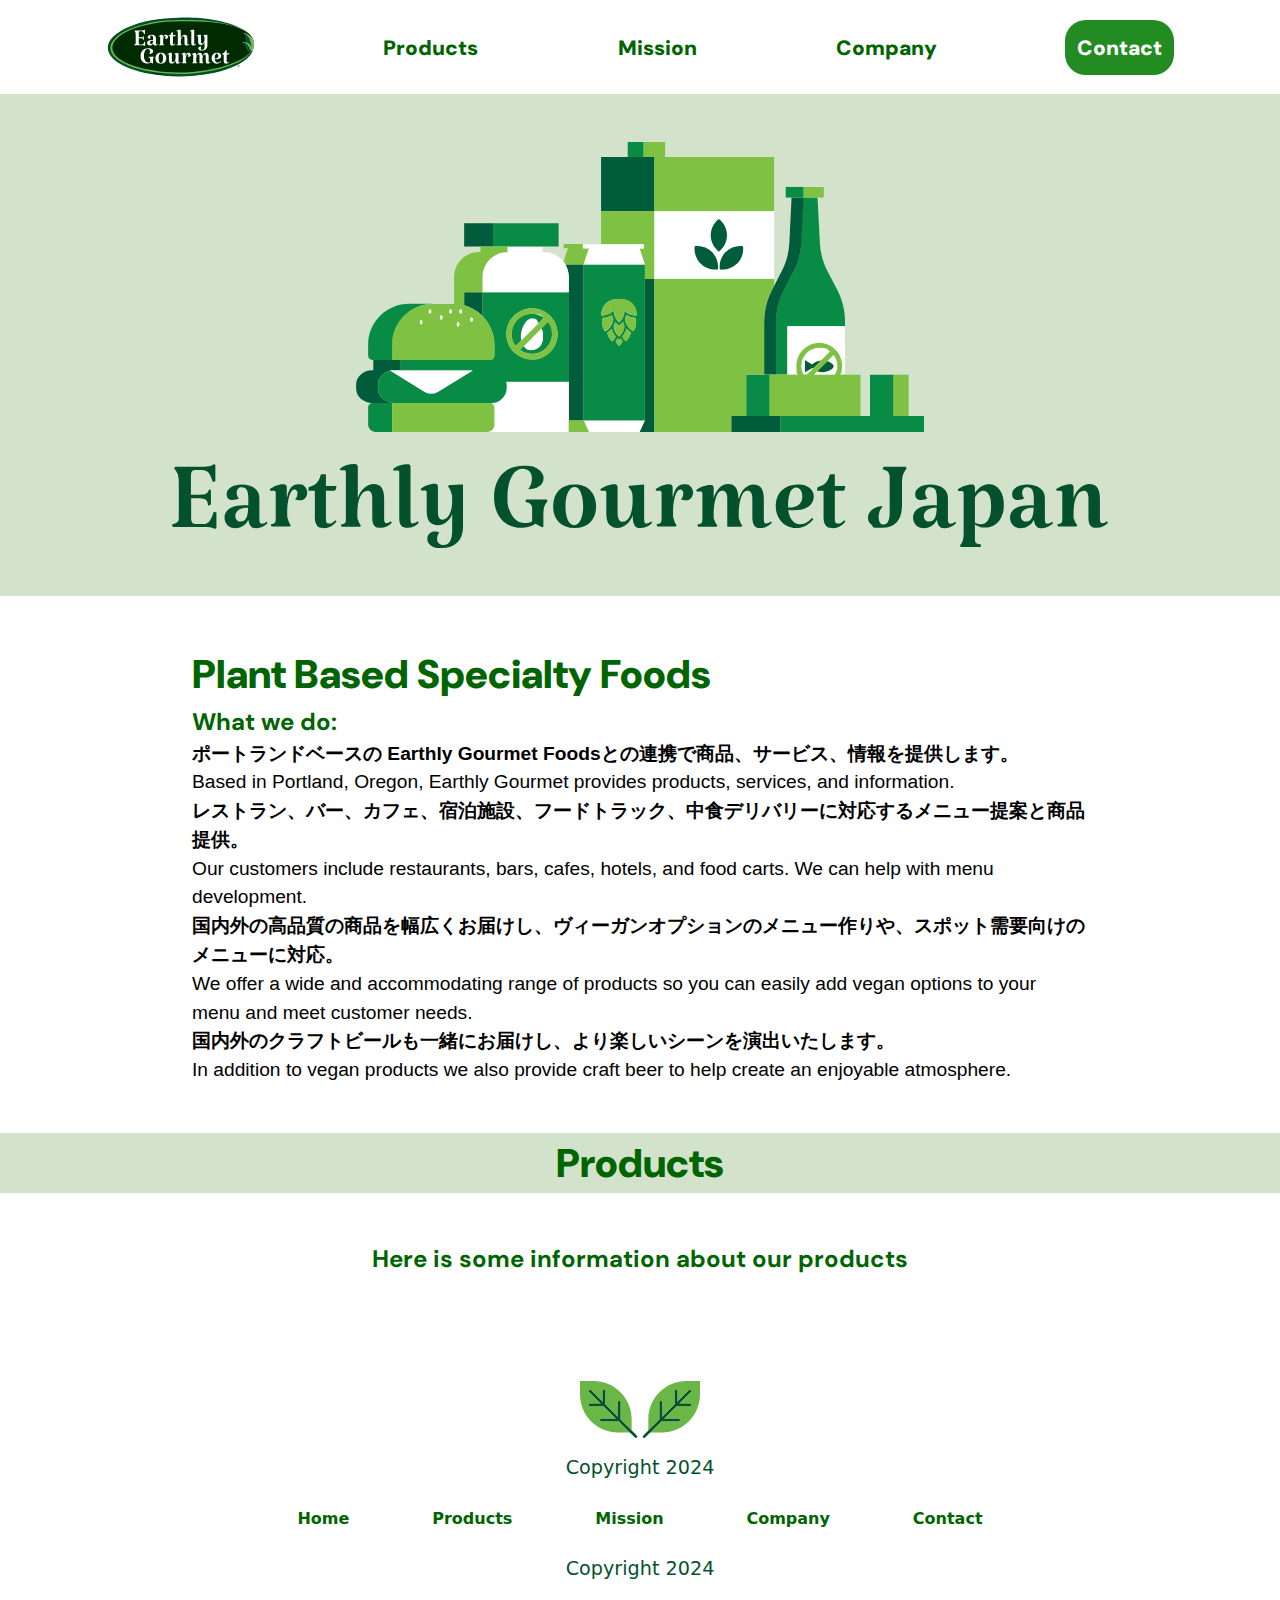
==== index.html @ 8250c7cc "Various fixes" ====
<!DOCTYPE html>
<html lang="en-US">
	<link href="style.css" rel="stylesheet" />
	<head>
		<meta charset="utf-8" />
		<meta name="viewport" content="width=device-width, initial-scale=1">
		<title>Earthly Gourmet Japan</title>
		<link rel="preconnect" href="https://fonts.googleapis.com">
		<link rel="preconnect" href="https://fonts.gstatic.com" crossorigin>
		<link href="https://fonts.googleapis.com/css2?family=Katibeh&display=swap" rel="stylesheet">
		<link href="https://fonts.googleapis.com/css2?family=DM+Sans:ital,opsz,wght@0,9..40,100..1000;1,9..40,100..1000&display=swap" rel="stylesheet">
	</head>

	<body>
		
		<header>
			<ul>
				<li>
					<a href="index.html" class="logo">
						<img src="images/EarthlyGourmet-Logo.svg" alt="Earthly Gourmet">
					</a>
				</li>
				<li>
					<a href="products.html">Products</a>
				</li>
				<li>
					<a href="#">Mission</a>
				</li>
				<li>
					<a href="#">Company</a>
				</li>
				<li>
					<a href="#" class="contact">Contact</a>
				</li>
			</ul>
		</header>
		
		<main>
			<div class="headline">

				<h1>
					<img src="images/FoodHeadline.svg" id="headlineimage"/>
					<img src="images/EarthlyGourmetJapan.svg" id="headlinetext" alt="Earthly Gourmet Japan" />
					<img src="images/EarthlyGourmetJapanVertical.svg" id="headlinetextvertical" alt="Earthly Gourmet Japan" />
				</h1>					
			</div>

			<div class="content">
				<h2>Plant Based Specialty Foods</h2>
				<h3>What we do:</h3>
				<p>
					<span class="jp-text">ポートランドベースの Earthly Gourmet Foodsとの連携で商品、サービス、情報を提供します。</span>
					<br>
					<span>Based in Portland, Oregon, Earthly Gourmet provides products, services, and information.</span>
				</p>
				<p>
					<span class="jp-text">レストラン、バー、カフェ、宿泊施設、フードトラック、中食デリバリーに対応するメニュー提案と商品提供。</span>
					<br>
					<span>Our customers include restaurants, bars, cafes, hotels, and food carts. We can help with menu development.</span>		
				</p>
				<p>	
					<span class="jp-text">国内外の高品質の商品を幅広くお届けし、ヴィーガンオプションのメニュー作りや、スポット需要向けのメニューに対応。</span>
					<br>
					<span>We offer a wide and accommodating range of products so you can
						easily add vegan options to your menu and meet customer needs.</span>
				</p>
				<p>
					<span class="jp-text">国内外のクラフトビールも一緒にお届けし、より楽しいシーンを演出いたします。</span>
					<br>
					<span>In addition to vegan products we also provide craft beer to
						help create an enjoyable atmosphere.</span>
				</p>
			</div>
			<div class="category">
				<h2>Products</h2>
			</div>
			<div class="content">
				<h3>Here is some information about our products</h3>
			</div>
			
		</main>
		
		
		<footer>
			<img src="images/FooterLeaf.svg" alt="Footer Leaves" />
			<!-- Footer Navigation -->
			<p>Copyright 2024</p>
			<div class="secondary-nav">
				<ul>
					<li>
						<a href="index.html">Home</a>
					</li>
					<li>
						<a href="products.html">Products</a>
					</li>
					<li>
						<a href="#">Mission</a>
					</li>
					<li>
						<a href="#">Company</a>
					</li>
					<li>
						<a href="#">Contact</a>
					</li>
				</ul>
			</div>
			<p>Copyright 2024</p>
		</footer>
		
	</body>

</html>
---- style.css ----
/*
  1. Use a more-intuitive box-sizing model.
*/
*, *::before, *::after {
  box-sizing: border-box;
}
/*
  2. Remove default margin
*/
* {
  margin: 0;
}
/*
  Typographic tweaks!
  3. Add accessible line-height
  4. Improve text rendering
*/
body {
  line-height: 1.5;
  -webkit-font-smoothing: antialiased;
}
/*
  5. Improve media defaults
*/
img, picture, video, canvas, svg {
  display: block;
  max-width: 100%;
}
/*
  6. Remove built-in form typography styles
*/
input, button, textarea, select {
  font: inherit;
}
/*
  7. Avoid text overflows
*/
p, h1, h2, h3, h4, h5, h6 {
  overflow-wrap: break-word;
}
/*
  8. Create a root stacking context
*/
#root, #__next {
  isolation: isolate;
}

html {
	font-size: 16px;
}

body {
	padding: 0;
	margin: 0;
	display: flex;
	flex-direction: column;
}

hr {
	width: calc(100% - 4em);
	max-width: 800px;
	margin: 1.5em auto;
	border: 0.5px solid;
	color: darkgreen;
}

header {
	width: 100%;
	position: sticky;
	top: 0;
	margin: 0 auto;
	font-family: "DM Sans", system-ui;
	background: rgb(255, 255, 255);
/*	
	-webkit-backdrop-filter: blur(0.5em);
	backdrop-filter: blur(0.5em);
*/
	padding: 0.5rem 1rem;
	z-index: 1000;
}

header ul {
	max-width: 1200px;
	margin: 0 auto;
	display: flex;
	justify-content: space-around;
	list-style-type: none;
	padding: 0.5rem;
}

header ul li {
	margin: 0;
	font-size: 1.3rem;
	font-weight: 900;
	display: flex;
	align-items: center;
}

header ul li a {
	text-decoration: none;
	transition: all .2s ease-in-out;
}

.logo {
	display: flex;
	transition: all .2s ease-in-out;
}

header ul li a.logo img {
	height: 3em;
}

header ul li a.logo:hover {
	transform: scale(1.1);
}

header ul li.push_right {
	margin-left: auto;
}

header ul li a:not(.logo, .contact) {
	padding: 0.75rem;
	color: darkgreen;
	border-radius: 1em;
}

header ul li a:not(.logo, .contact):hover {
	background: darkgreen;
	color: white;
}

header ul li a.contact {
	padding: 0.75rem;
	border-radius: 1em;
	background: forestgreen;
	color: white;
}

header ul li a.contact:hover {
	transform: scale(1.1);
	background: rgb(4, 82, 45);
}

@media only screen and (max-width: 700px) {
	header ul li:nth-child(4) {
		display: none;
	}
}

@media only screen and (max-width: 600px) {
	header ul li:nth-child(3) {
		display: none;
	}
}

@media only screen and (max-width: 500px) {
	header ul li:nth-child(2) {
		display: none;
	}
	.logo {
		min-width: 120px;
		padding-right: 1rem;
	}
	.contact {
		font-size: 1.2rem;
		padding: 0.5rem;
	}
}

header ul li a:hover {
	cursor: pointer;
}

main {
	width: 100%;
	display: flex;
	flex-direction: column;
	margin: 0 auto;
	font-family: "Noto Sans JP", sans-serif, system-ui;
	font-size: 1rem;
	color: black;
	font-size: 1.2rem;
}

h1, h2, h3 {
	color: darkgreen;
	font-family: "DM Sans", sans-serif, system-ui;
}

h1 {
	font-size: 3rem;
	font-weight: 900;
	text-align: center;
	margin-top: 1rem;
	margin-bottom: 1rem;
}

main h2 {
	font-size: 2.5rem;
	font-weight: 900;
}

main h3 {
	font-weight: 700;
	font-size: 1.5rem;
}

.producer-info {
	font-size: 1.5rem;
	font-family: "DM Sans", sans-serif, system-ui;
	font-weight: 500;
}

.product-name {
	font-weight: bold;
	font-size: 1.5rem;
}

.caption {
	font-size: 1rem;
	font-weight: bold;
	color: forestgreen;
}

.jp-text {
	font-weight: bold;
	font-size: 1.2rem;
}

main .headline {
	background: rgb(211, 227, 203);
	text-align: center;
	justify-content: center;

}

main #headlineimage {
	margin: 0 auto;
	max-width: 600px;
	padding: 2rem 1rem 0 1rem;
}

main #headlinetext {
	max-width: 1000px;
	margin: 0 auto;
	padding: 2rem;
}

main #headlinetextvertical {
	display: none;
	max-width: 320px;
	margin: 1rem;
}

@media only screen and (max-width: 800px) {
	main #headlinetext {
		display: none;
	}
	main #headlinetextvertical {
		display: inline-block;
	}
}

.category {
	background: rgb(211, 227, 203);
	text-align: center;
	justify-content: center;
	padding: 0 2rem;
}

.content {
	max-width: 960px;
	margin: auto;
	padding: 3rem 2rem;
	background: white;
}

.product-info {
	width: 100%;
	max-width: 400px;
	margin: 1rem auto;
	text-align: center;
	display: flex;
	flex-direction: column;
}

.product-photo {
	display: flex;
	width: 100%;
	max-width: 300px;
	border-radius: 30px;
	border: 1px solid darkgreen;
	margin: 2rem auto;
	transition: all .2s ease-in-out;
}

.product-photo:hover {
	box-shadow: 0 0 15px 3px rgb(186, 207, 186);
	transform: scale(1.01);
}

.gallery {
	display: grid;
	grid-template-columns: 1fr 1fr;
	gap: 5%;
	padding: 1rem;
}

@media only screen and (max-width: 600px) {
	.gallery {
		grid-template-columns: 1fr;
	}
}

footer {
	margin-top: 1.5rem;
	font-size: 1.2rem;
	display: flex;
	text-align: center;
	flex-direction: column;
	justify-content: center;
	padding: 1rem;
	color: rgb(4, 82, 45);
	font-family: system-ui;
}

footer img {
	display: flex;
	width: 120px;
	margin: 1rem auto;
}

.secondary-nav {
	width: 100%;
	font-weight: 700;
	font-size: 1rem;
}

.secondary-nav ul {
	margin: 0 auto;
	max-width: 800px;
	padding: 1rem;
	list-style-type: none;	
	justify-content: space-around;
	display: flex;
	flex-wrap: wrap;
}

.secondary-nav li {
	display: flex;
	align-items: center;
}

.secondary-nav ul a {
	text-decoration: none;
	color: darkgreen;
	padding: 0.5rem 1rem;
	border-radius: 1em;
	border-radius: 1rem;
	transition: all .2s ease-in-out;
}

.secondary-nav ul a:hover {
	background: forestgreen;
	color: white;
	scale: 1.1;
}
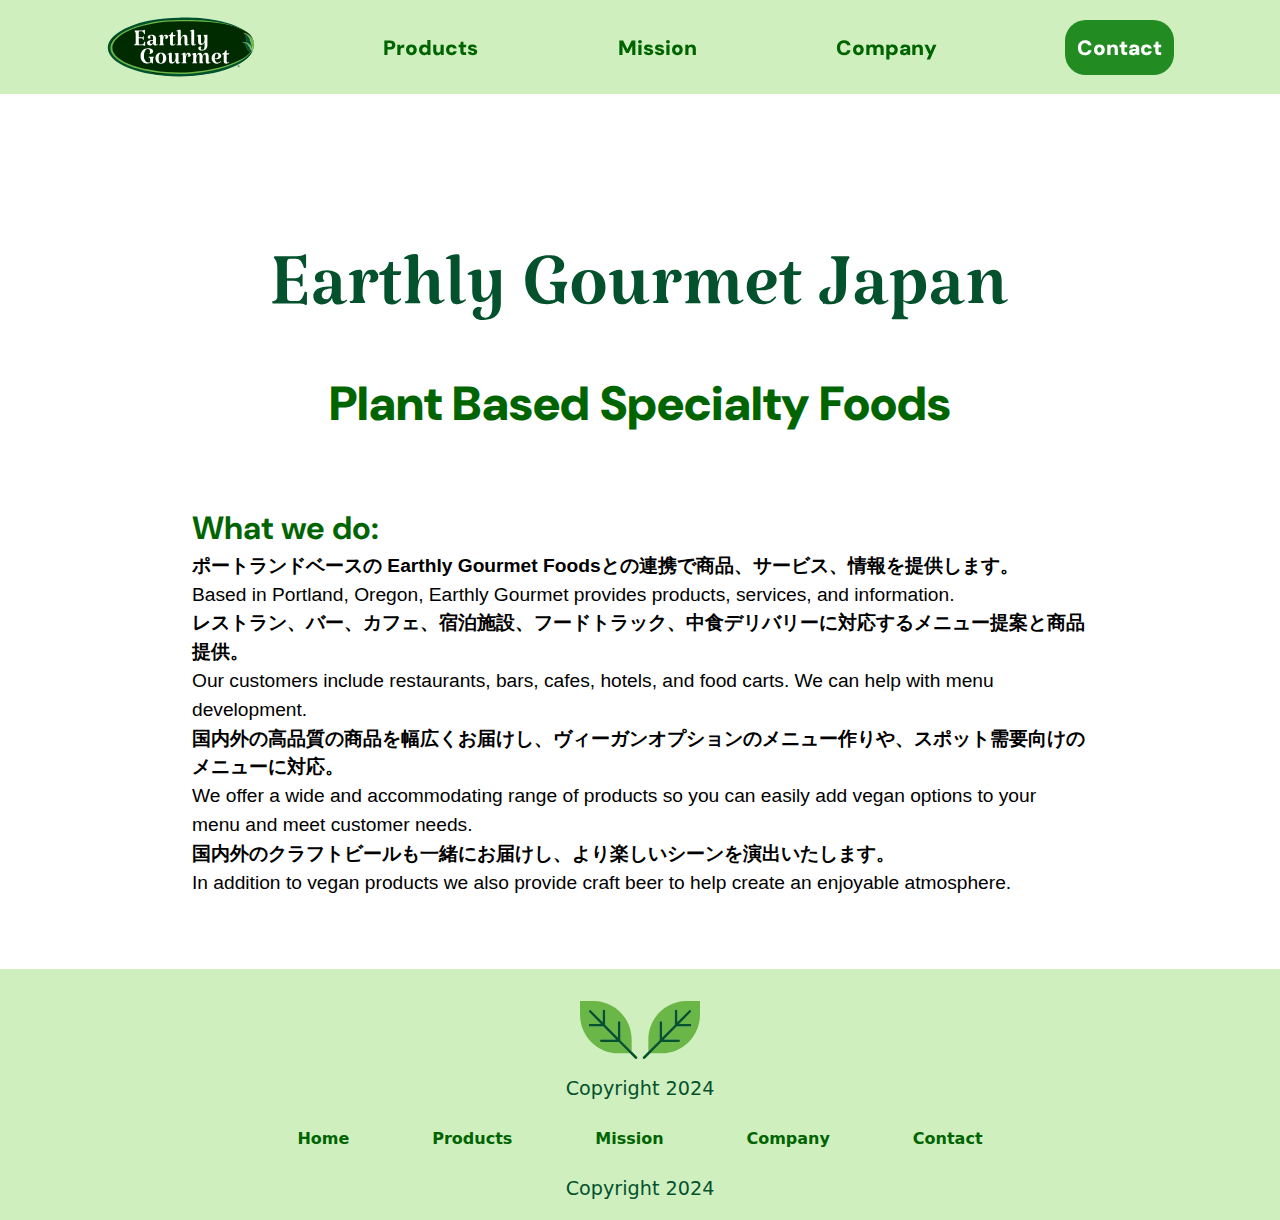
==== commit 57e57e0f: "General updates" ====
--- a/index.html
+++ b/index.html
@@ -37,16 +37,12 @@
 		
 		<main>
 			<div class="headline">
-
-				<h1>
-					<img src="images/FoodHeadline.svg" id="headlineimage"/>
-					<img src="images/EarthlyGourmetJapan.svg" id="headlinetext" alt="Earthly Gourmet Japan" />
-					<img src="images/EarthlyGourmetJapanVertical.svg" id="headlinetextvertical" alt="Earthly Gourmet Japan" />
-				</h1>					
+				<img src="images/EarthlyGourmetJapan.svg" id="headlinetext" alt="Earthly Gourmet Japan" />
+				<img src="images/EarthlyGourmetJapanVertical.svg" id="headlinetextvertical" alt="Earthly Gourmet Japan" />
+				<h1>Plant Based Specialty Foods</h1>
 			</div>
 
 			<div class="content">
-				<h2>Plant Based Specialty Foods</h2>
 				<h3>What we do:</h3>
 				<p>
 					<span class="jp-text">ポートランドベースの Earthly Gourmet Foodsとの連携で商品、サービス、情報を提供します。</span>
@@ -71,13 +67,6 @@
 						help create an enjoyable atmosphere.</span>
 				</p>
 			</div>
-			<div class="category">
-				<h2>Products</h2>
-			</div>
-			<div class="content">
-				<h3>Here is some information about our products</h3>
-			</div>
-			
 		</main>
 		
 		
--- a/style.css
+++ b/style.css
@@ -70,11 +70,10 @@
 	top: 0;
 	margin: 0 auto;
 	font-family: "DM Sans", system-ui;
-	background: rgb(255, 255, 255);
-/*	
-	-webkit-backdrop-filter: blur(0.5em);
-	backdrop-filter: blur(0.5em);
-*/
+	background: rgb(194, 235, 174);
+	background: color(display-p3 0.795 0.918 0.707 / 80%);
+	-webkit-backdrop-filter: blur(24px);
+	backdrop-filter: blur(24px);
 	padding: 0.5rem 1rem;
 	z-index: 1000;
 }
@@ -125,6 +124,7 @@
 }
 
 header ul li a:not(.logo, .contact):hover {
+	transform: scale(1.1);
 	background: darkgreen;
 	color: white;
 }
@@ -175,7 +175,7 @@
 	width: 100%;
 	display: flex;
 	flex-direction: column;
-	margin: 0 auto;
+	margin-top: 8rem;
 	font-family: "Noto Sans JP", sans-serif, system-ui;
 	font-size: 1rem;
 	color: black;
@@ -183,7 +183,7 @@
 }
 
 h1, h2, h3 {
-	color: darkgreen;
+	color: color(display-p3 0 0.39 0.005);
 	font-family: "DM Sans", sans-serif, system-ui;
 }
 
@@ -191,8 +191,7 @@
 	font-size: 3rem;
 	font-weight: 900;
 	text-align: center;
-	margin-top: 1rem;
-	margin-bottom: 1rem;
+	margin: 1rem;
 }
 
 main h2 {
@@ -202,7 +201,7 @@
 
 main h3 {
 	font-weight: 700;
-	font-size: 1.5rem;
+	font-size: 2rem;
 }
 
 .producer-info {
@@ -227,32 +226,30 @@
 	font-size: 1.2rem;
 }
 
-main .headline {
-	background: rgb(211, 227, 203);
+.headline {
+	justify-content: center;
 	text-align: center;
-	justify-content: center;
-
-}
-
-main #headlineimage {
+}
+
+#headlineimage {
 	margin: 0 auto;
 	max-width: 600px;
 	padding: 2rem 1rem 0 1rem;
 }
 
-main #headlinetext {
-	max-width: 1000px;
+#headlinetext {
+	max-width: 800px;
 	margin: 0 auto;
 	padding: 2rem;
 }
 
-main #headlinetextvertical {
+#headlinetextvertical {
 	display: none;
 	max-width: 320px;
 	margin: 1rem;
 }
 
-@media only screen and (max-width: 800px) {
+@media only screen and (max-width: 600px) {
 	main #headlinetext {
 		display: none;
 	}
@@ -261,18 +258,11 @@
 	}
 }
 
-.category {
-	background: rgb(211, 227, 203);
-	text-align: center;
-	justify-content: center;
-	padding: 0 2rem;
-}
-
 .content {
+	width: 100%;
 	max-width: 960px;
 	margin: auto;
 	padding: 3rem 2rem;
-	background: white;
 }
 
 .product-info {
@@ -320,6 +310,8 @@
 	flex-direction: column;
 	justify-content: center;
 	padding: 1rem;
+	background: rgb(194, 235, 174);
+	background: color(display-p3 0.795 0.918 0.707 / 80%);
 	color: rgb(4, 82, 45);
 	font-family: system-ui;
 }
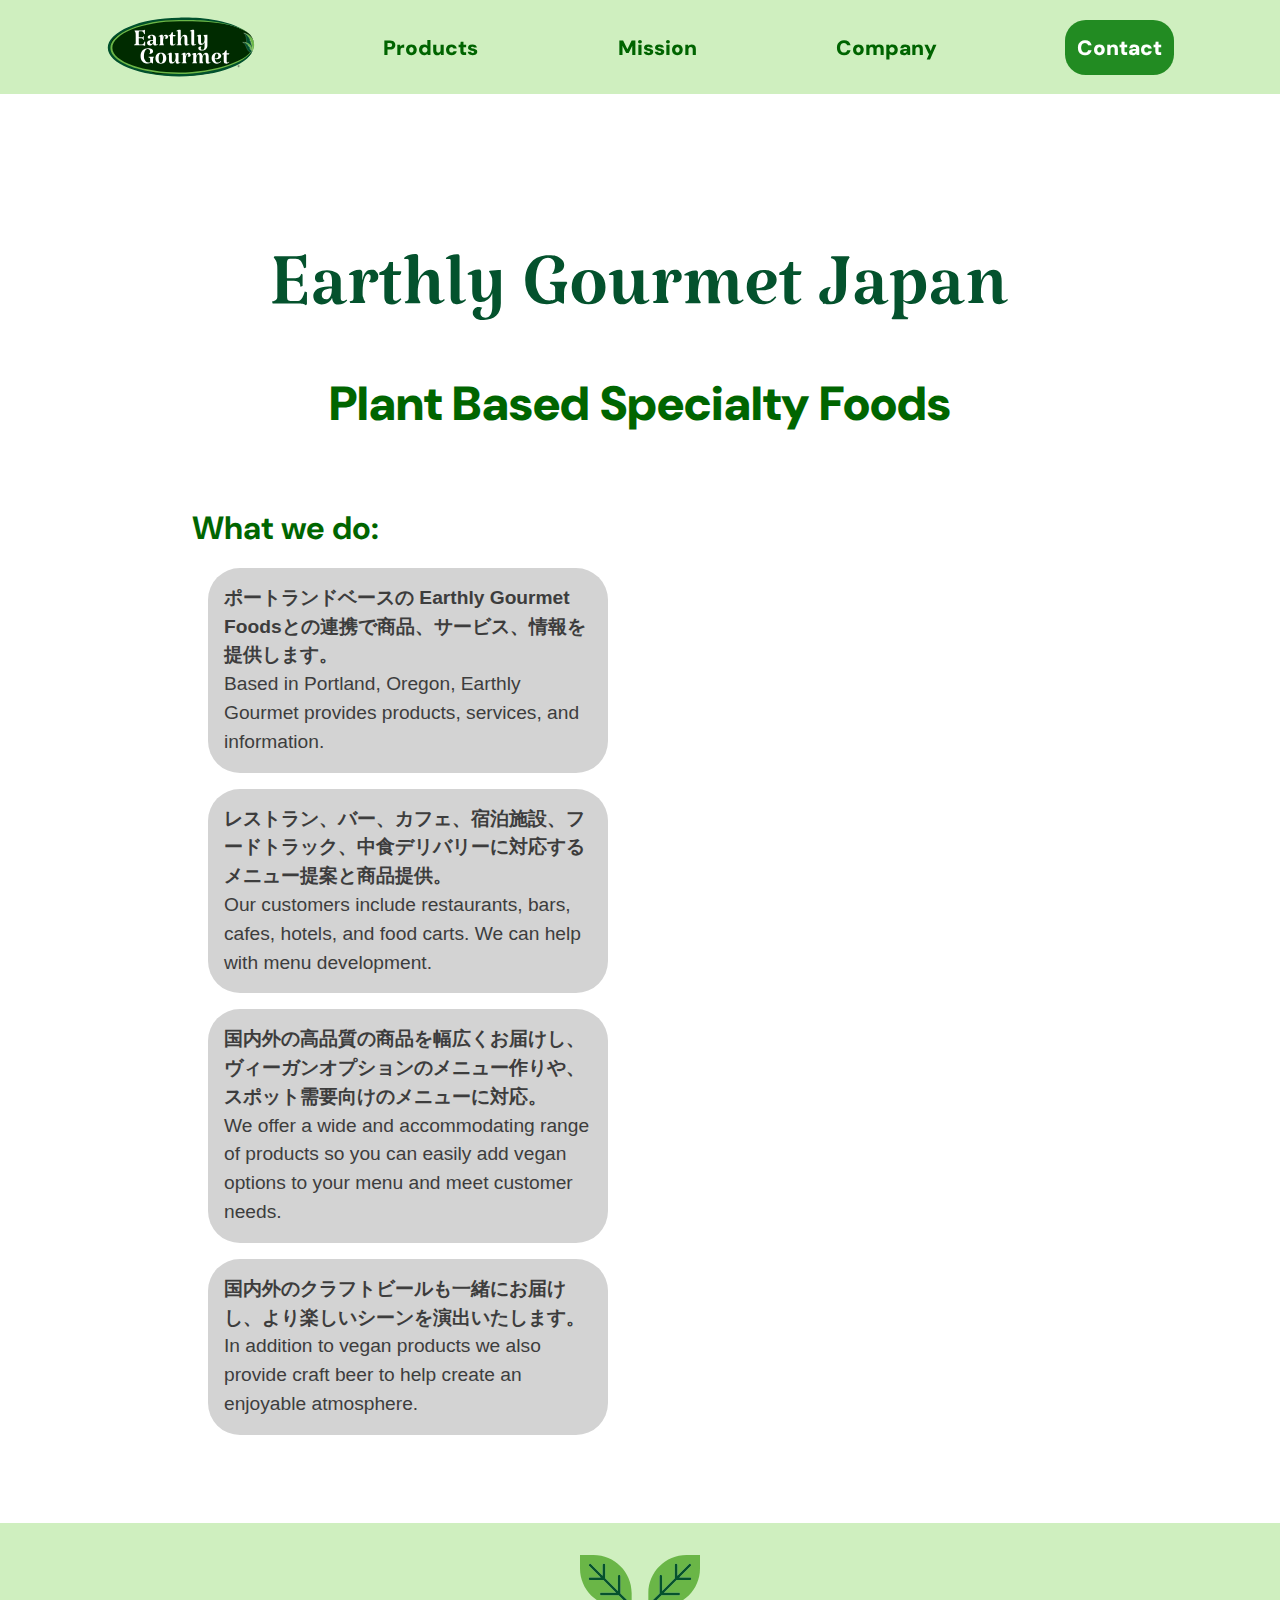
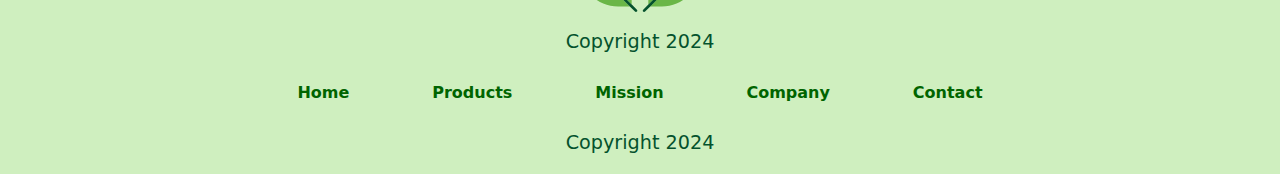
==== commit 212b19c1: "General updates" ====
--- a/index.html
+++ b/index.html
@@ -44,28 +44,38 @@
 
 			<div class="content">
 				<h3>What we do:</h3>
-				<p>
-					<span class="jp-text">ポートランドベースの Earthly Gourmet Foodsとの連携で商品、サービス、情報を提供します。</span>
-					<br>
-					<span>Based in Portland, Oregon, Earthly Gourmet provides products, services, and information.</span>
-				</p>
-				<p>
-					<span class="jp-text">レストラン、バー、カフェ、宿泊施設、フードトラック、中食デリバリーに対応するメニュー提案と商品提供。</span>
-					<br>
-					<span>Our customers include restaurants, bars, cafes, hotels, and food carts. We can help with menu development.</span>		
-				</p>
-				<p>	
-					<span class="jp-text">国内外の高品質の商品を幅広くお届けし、ヴィーガンオプションのメニュー作りや、スポット需要向けのメニューに対応。</span>
-					<br>
-					<span>We offer a wide and accommodating range of products so you can
-						easily add vegan options to your menu and meet customer needs.</span>
-				</p>
-				<p>
-					<span class="jp-text">国内外のクラフトビールも一緒にお届けし、より楽しいシーンを演出いたします。</span>
-					<br>
-					<span>In addition to vegan products we also provide craft beer to
-						help create an enjoyable atmosphere.</span>
-				</p>
+				<div class="content-grid">
+					<div class="content-box">
+						<p>
+							<span class="jp-text">ポートランドベースの Earthly Gourmet Foodsとの連携で商品、サービス、情報を提供します。</span>
+							<br>
+							<span>Based in Portland, Oregon, Earthly Gourmet provides products, services, and information.</span>
+						</p>
+					</div>
+					<div class="content-box">
+						<p>
+							<span class="jp-text">レストラン、バー、カフェ、宿泊施設、フードトラック、中食デリバリーに対応するメニュー提案と商品提供。</span>
+							<br>
+							<span>Our customers include restaurants, bars, cafes, hotels, and food carts. We can help with menu development.</span>		
+						</p>
+					</div>
+					<div class="content-box">
+						<p>	
+							<span class="jp-text">国内外の高品質の商品を幅広くお届けし、ヴィーガンオプションのメニュー作りや、スポット需要向けのメニューに対応。</span>
+							<br>
+							<span>We offer a wide and accommodating range of products so you can
+								easily add vegan options to your menu and meet customer needs.</span>
+						</p>
+					</div>
+					<div class="content-box">
+						<p>
+							<span class="jp-text">国内外のクラフトビールも一緒にお届けし、より楽しいシーンを演出いたします。</span>
+							<br>
+							<span>In addition to vegan products we also provide craft beer to
+								help create an enjoyable atmosphere.</span>
+						</p>
+					</div>
+				</div>
 			</div>
 		</main>
 		
--- a/style.css
+++ b/style.css
@@ -178,7 +178,7 @@
 	margin-top: 8rem;
 	font-family: "Noto Sans JP", sans-serif, system-ui;
 	font-size: 1rem;
-	color: black;
+	color: rgb(61, 61, 61);
 	font-size: 1.2rem;
 }
 
@@ -263,6 +263,19 @@
 	max-width: 960px;
 	margin: auto;
 	padding: 3rem 2rem;
+}
+
+.content-grid {
+	align-content: center;
+}
+
+.content-box {
+	max-width: 400px;
+	background: lightgray;
+	border-radius: 2rem;
+	padding: 1rem;
+	margin: 1rem;
+	display: flex;
 }
 
 .product-info {
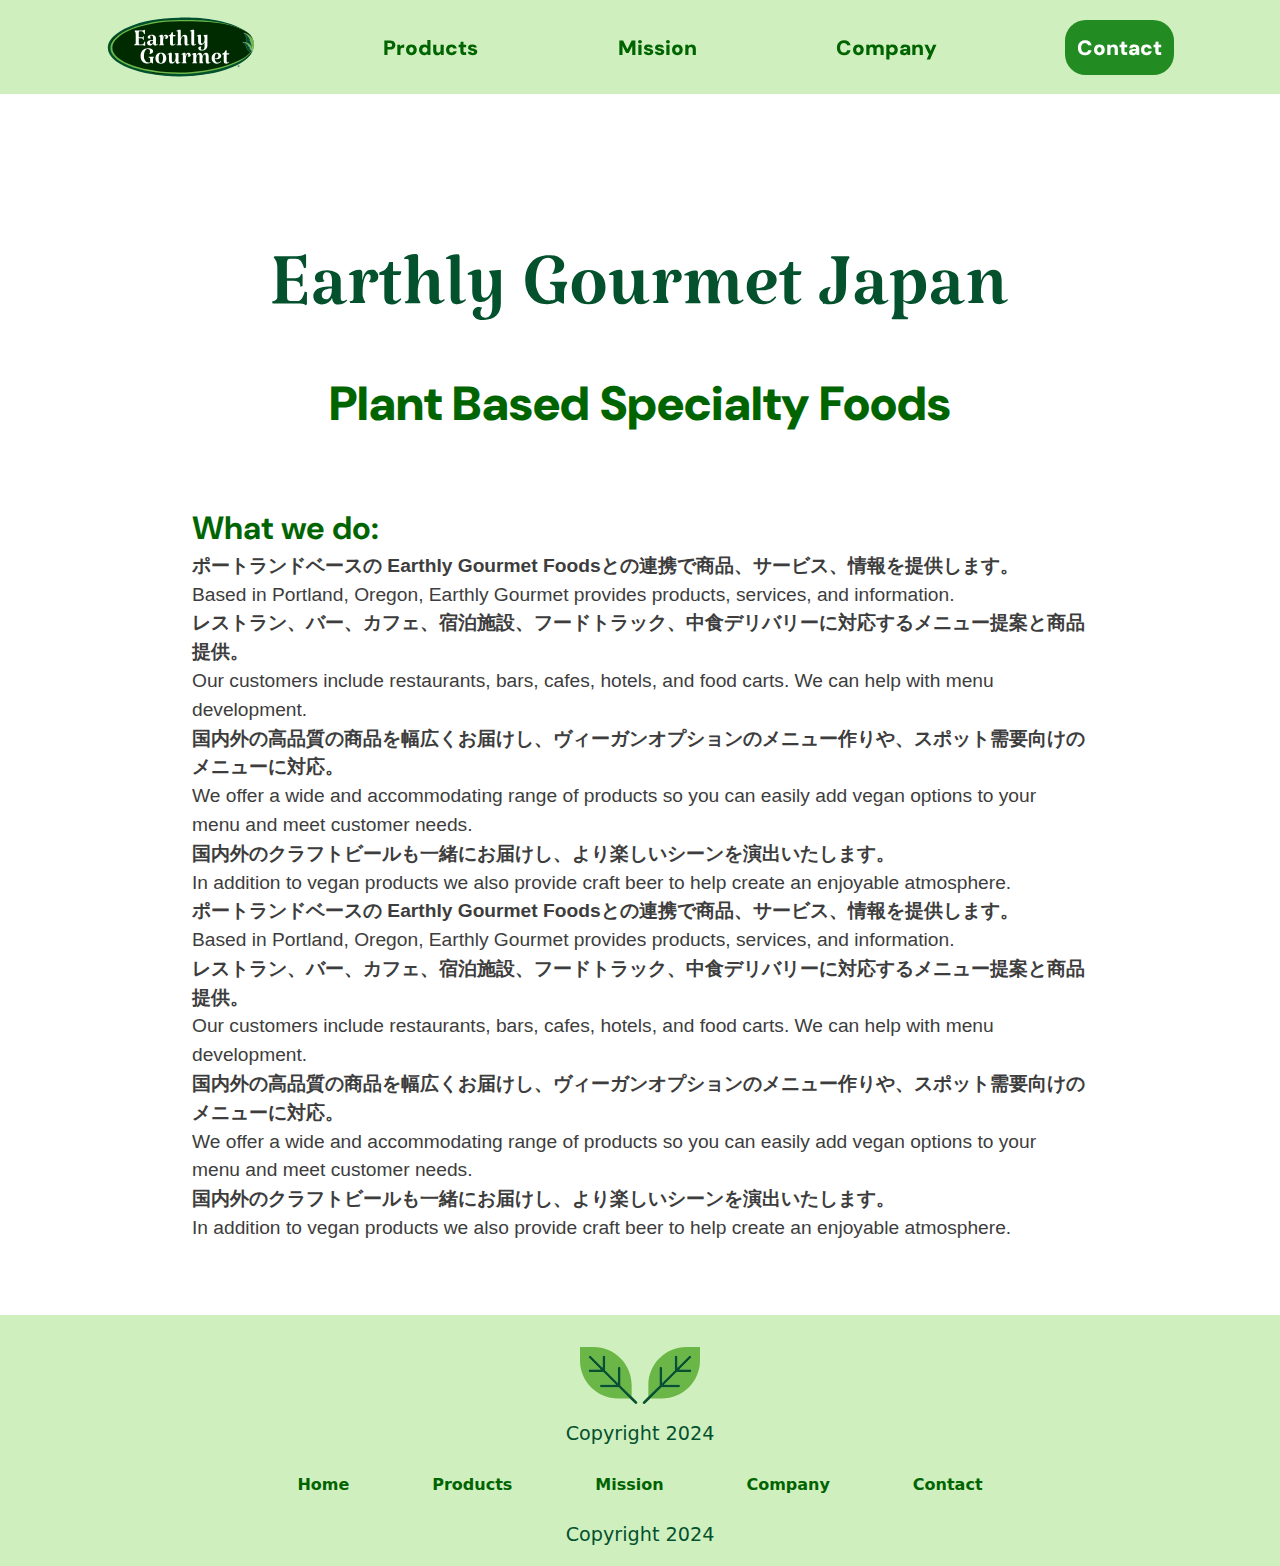
==== commit 81572c74: "Updates" ====
--- a/index.html
+++ b/index.html
@@ -45,37 +45,51 @@
 			<div class="content">
 				<h3>What we do:</h3>
 				<div class="content-grid">
-					<div class="content-box">
-						<p>
-							<span class="jp-text">ポートランドベースの Earthly Gourmet Foodsとの連携で商品、サービス、情報を提供します。</span>
-							<br>
-							<span>Based in Portland, Oregon, Earthly Gourmet provides products, services, and information.</span>
-						</p>
-					</div>
-					<div class="content-box">
-						<p>
-							<span class="jp-text">レストラン、バー、カフェ、宿泊施設、フードトラック、中食デリバリーに対応するメニュー提案と商品提供。</span>
-							<br>
-							<span>Our customers include restaurants, bars, cafes, hotels, and food carts. We can help with menu development.</span>		
-						</p>
-					</div>
-					<div class="content-box">
-						<p>	
-							<span class="jp-text">国内外の高品質の商品を幅広くお届けし、ヴィーガンオプションのメニュー作りや、スポット需要向けのメニューに対応。</span>
-							<br>
-							<span>We offer a wide and accommodating range of products so you can
-								easily add vegan options to your menu and meet customer needs.</span>
-						</p>
-					</div>
-					<div class="content-box">
-						<p>
-							<span class="jp-text">国内外のクラフトビールも一緒にお届けし、より楽しいシーンを演出いたします。</span>
-							<br>
-							<span>In addition to vegan products we also provide craft beer to
-								help create an enjoyable atmosphere.</span>
-						</p>
-					</div>
+					<p>
+						<span class="jp-text">ポートランドベースの Earthly Gourmet Foodsとの連携で商品、サービス、情報を提供します。</span>
+						<br>
+						<span>Based in Portland, Oregon, Earthly Gourmet provides products, services, and information.</span>
+					</p>
+					<p>
+						<span class="jp-text">レストラン、バー、カフェ、宿泊施設、フードトラック、中食デリバリーに対応するメニュー提案と商品提供。</span>
+						<br>
+						<span>Our customers include restaurants, bars, cafes, hotels, and food carts. We can help with menu development.</span>		
+					</p>
+					<p>	
+						<span class="jp-text">国内外の高品質の商品を幅広くお届けし、ヴィーガンオプションのメニュー作りや、スポット需要向けのメニューに対応。</span>
+						<br>
+						<span>We offer a wide and accommodating range of products so you can
+							easily add vegan options to your menu and meet customer needs.</span>
+					</p>
+					<p>
+						<span class="jp-text">国内外のクラフトビールも一緒にお届けし、より楽しいシーンを演出いたします。</span>
+						<br>
+						<span>In addition to vegan products we also provide craft beer to
+							help create an enjoyable atmosphere.</span>
+					</p>
 				</div>
+				<p>
+					<span class="jp-text">ポートランドベースの Earthly Gourmet Foodsとの連携で商品、サービス、情報を提供します。</span>
+					<br>
+					<span>Based in Portland, Oregon, Earthly Gourmet provides products, services, and information.</span>
+				</p>
+				<p>
+					<span class="jp-text">レストラン、バー、カフェ、宿泊施設、フードトラック、中食デリバリーに対応するメニュー提案と商品提供。</span>
+					<br>
+					<span>Our customers include restaurants, bars, cafes, hotels, and food carts. We can help with menu development.</span>		
+				</p>
+				<p>	
+					<span class="jp-text">国内外の高品質の商品を幅広くお届けし、ヴィーガンオプションのメニュー作りや、スポット需要向けのメニューに対応。</span>
+					<br>
+					<span>We offer a wide and accommodating range of products so you can
+						easily add vegan options to your menu and meet customer needs.</span>
+				</p>
+				<p>
+					<span class="jp-text">国内外のクラフトビールも一緒にお届けし、より楽しいシーンを演出いたします。</span>
+					<br>
+					<span>In addition to vegan products we also provide craft beer to
+						help create an enjoyable atmosphere.</span>
+				</p>
 			</div>
 		</main>
 		
--- a/style.css
+++ b/style.css
@@ -263,6 +263,7 @@
 	max-width: 960px;
 	margin: auto;
 	padding: 3rem 2rem;
+<<<<<<< HEAD
 }
 
 .content-grid {
@@ -276,6 +277,8 @@
 	padding: 1rem;
 	margin: 1rem;
 	display: flex;
+=======
+>>>>>>> main
 }
 
 .product-info {
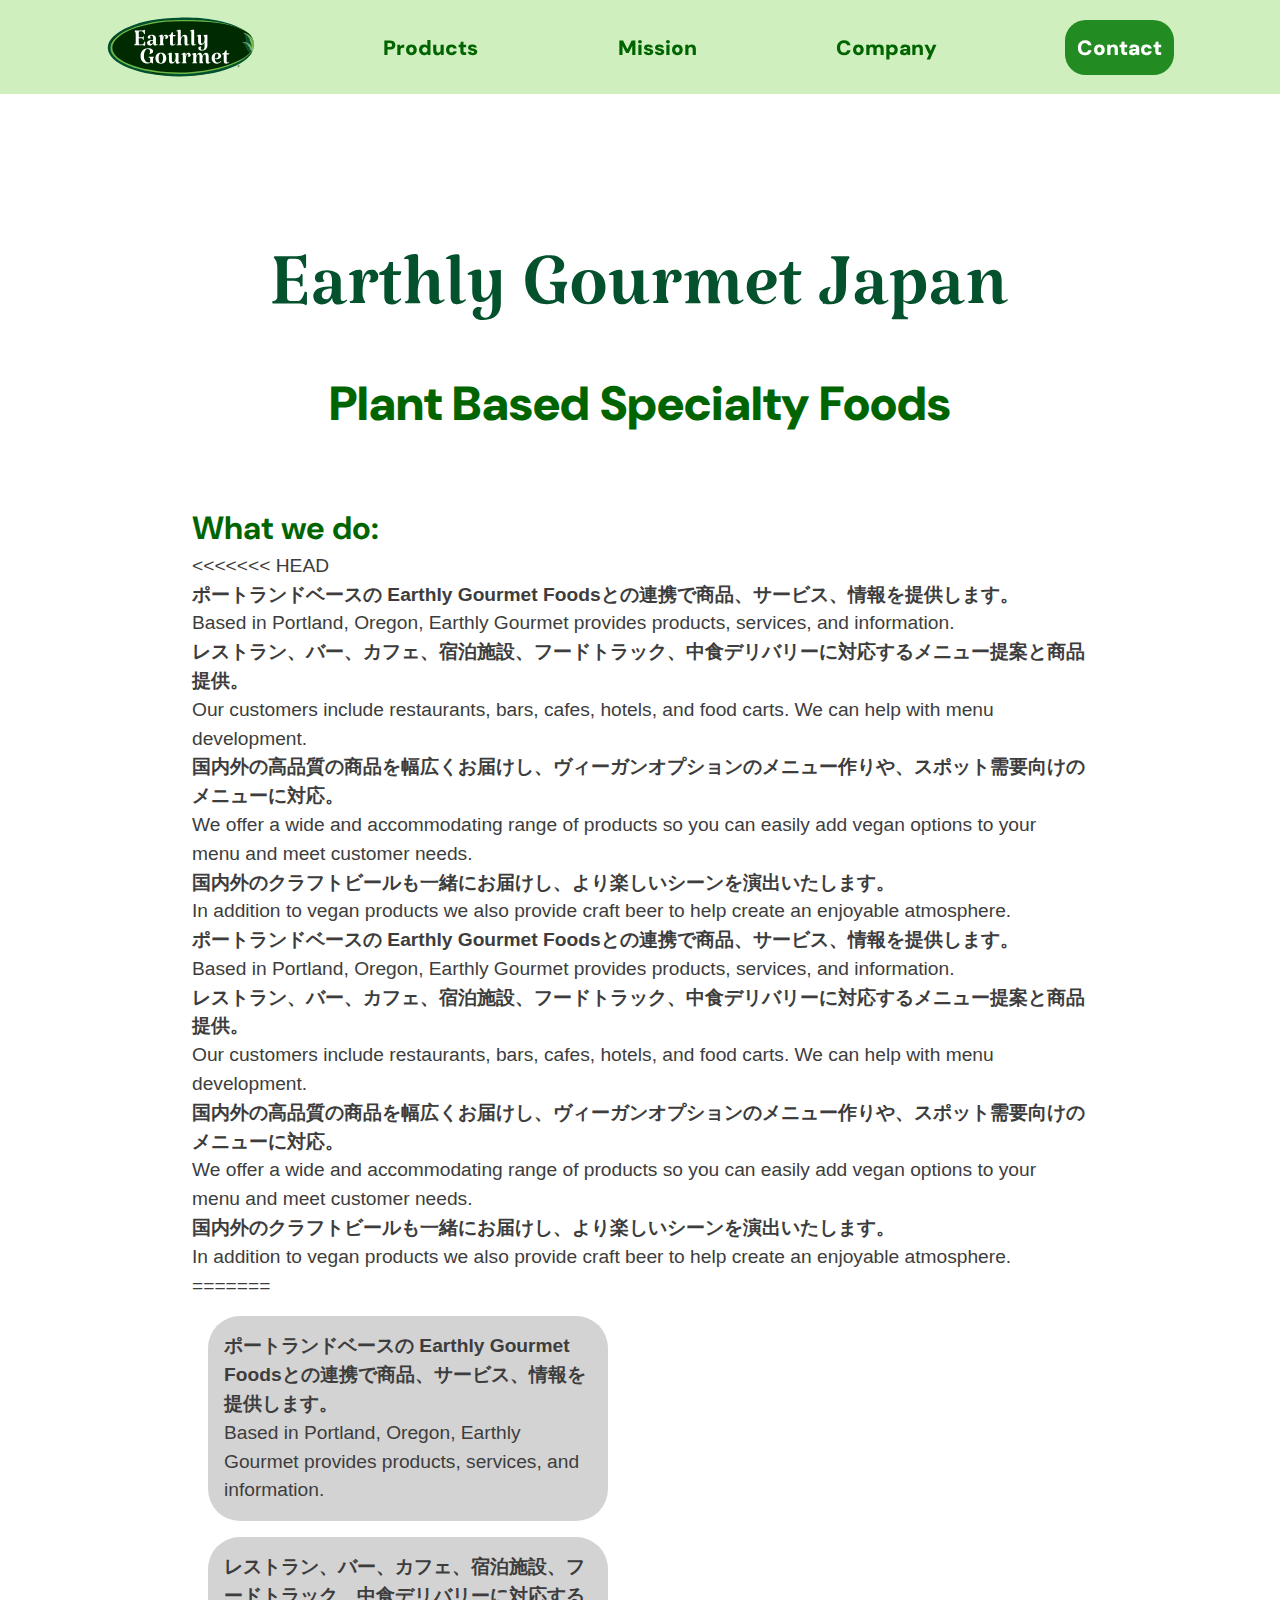
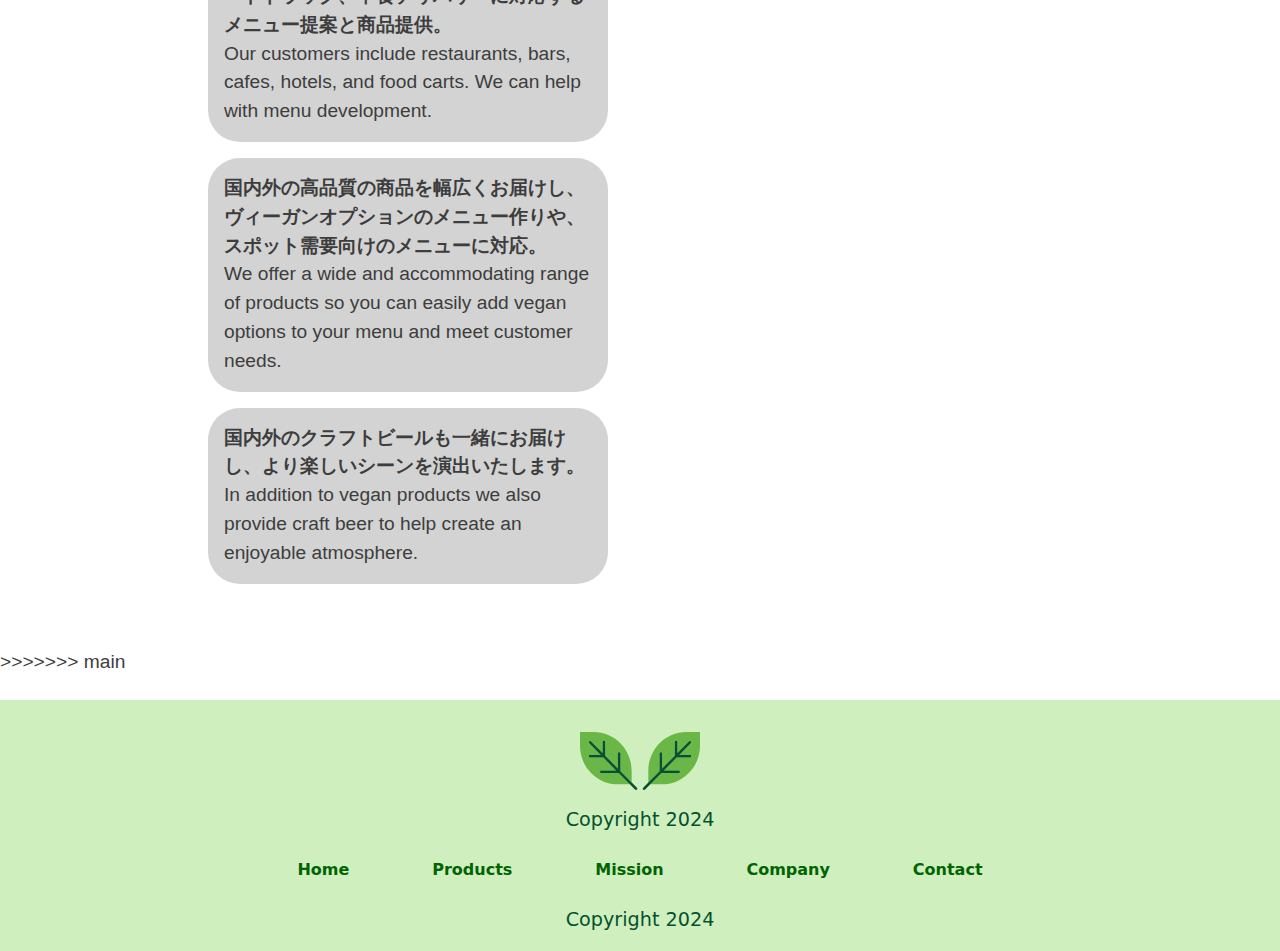
==== commit d5d8aad7: "Merge remote-tracking branch 'refs/remotes/origin/main'" ====
--- a/index.html
+++ b/index.html
@@ -45,6 +45,7 @@
 			<div class="content">
 				<h3>What we do:</h3>
 				<div class="content-grid">
+<<<<<<< HEAD
 					<p>
 						<span class="jp-text">ポートランドベースの Earthly Gourmet Foodsとの連携で商品、サービス、情報を提供します。</span>
 						<br>
@@ -90,6 +91,39 @@
 					<span>In addition to vegan products we also provide craft beer to
 						help create an enjoyable atmosphere.</span>
 				</p>
+=======
+					<div class="content-box">
+						<p>
+							<span class="jp-text">ポートランドベースの Earthly Gourmet Foodsとの連携で商品、サービス、情報を提供します。</span>
+							<br>
+							<span>Based in Portland, Oregon, Earthly Gourmet provides products, services, and information.</span>
+						</p>
+					</div>
+					<div class="content-box">
+						<p>
+							<span class="jp-text">レストラン、バー、カフェ、宿泊施設、フードトラック、中食デリバリーに対応するメニュー提案と商品提供。</span>
+							<br>
+							<span>Our customers include restaurants, bars, cafes, hotels, and food carts. We can help with menu development.</span>		
+						</p>
+					</div>
+					<div class="content-box">
+						<p>	
+							<span class="jp-text">国内外の高品質の商品を幅広くお届けし、ヴィーガンオプションのメニュー作りや、スポット需要向けのメニューに対応。</span>
+							<br>
+							<span>We offer a wide and accommodating range of products so you can
+								easily add vegan options to your menu and meet customer needs.</span>
+						</p>
+					</div>
+					<div class="content-box">
+						<p>
+							<span class="jp-text">国内外のクラフトビールも一緒にお届けし、より楽しいシーンを演出いたします。</span>
+							<br>
+							<span>In addition to vegan products we also provide craft beer to
+								help create an enjoyable atmosphere.</span>
+						</p>
+					</div>
+				</div>
+>>>>>>> main
 			</div>
 		</main>
 		
--- a/style.css
+++ b/style.css
@@ -264,6 +264,9 @@
 	margin: auto;
 	padding: 3rem 2rem;
 <<<<<<< HEAD
+<<<<<<< HEAD
+=======
+>>>>>>> main
 }
 
 .content-grid {
@@ -277,6 +280,9 @@
 	padding: 1rem;
 	margin: 1rem;
 	display: flex;
+<<<<<<< HEAD
+=======
+>>>>>>> main
 =======
 >>>>>>> main
 }
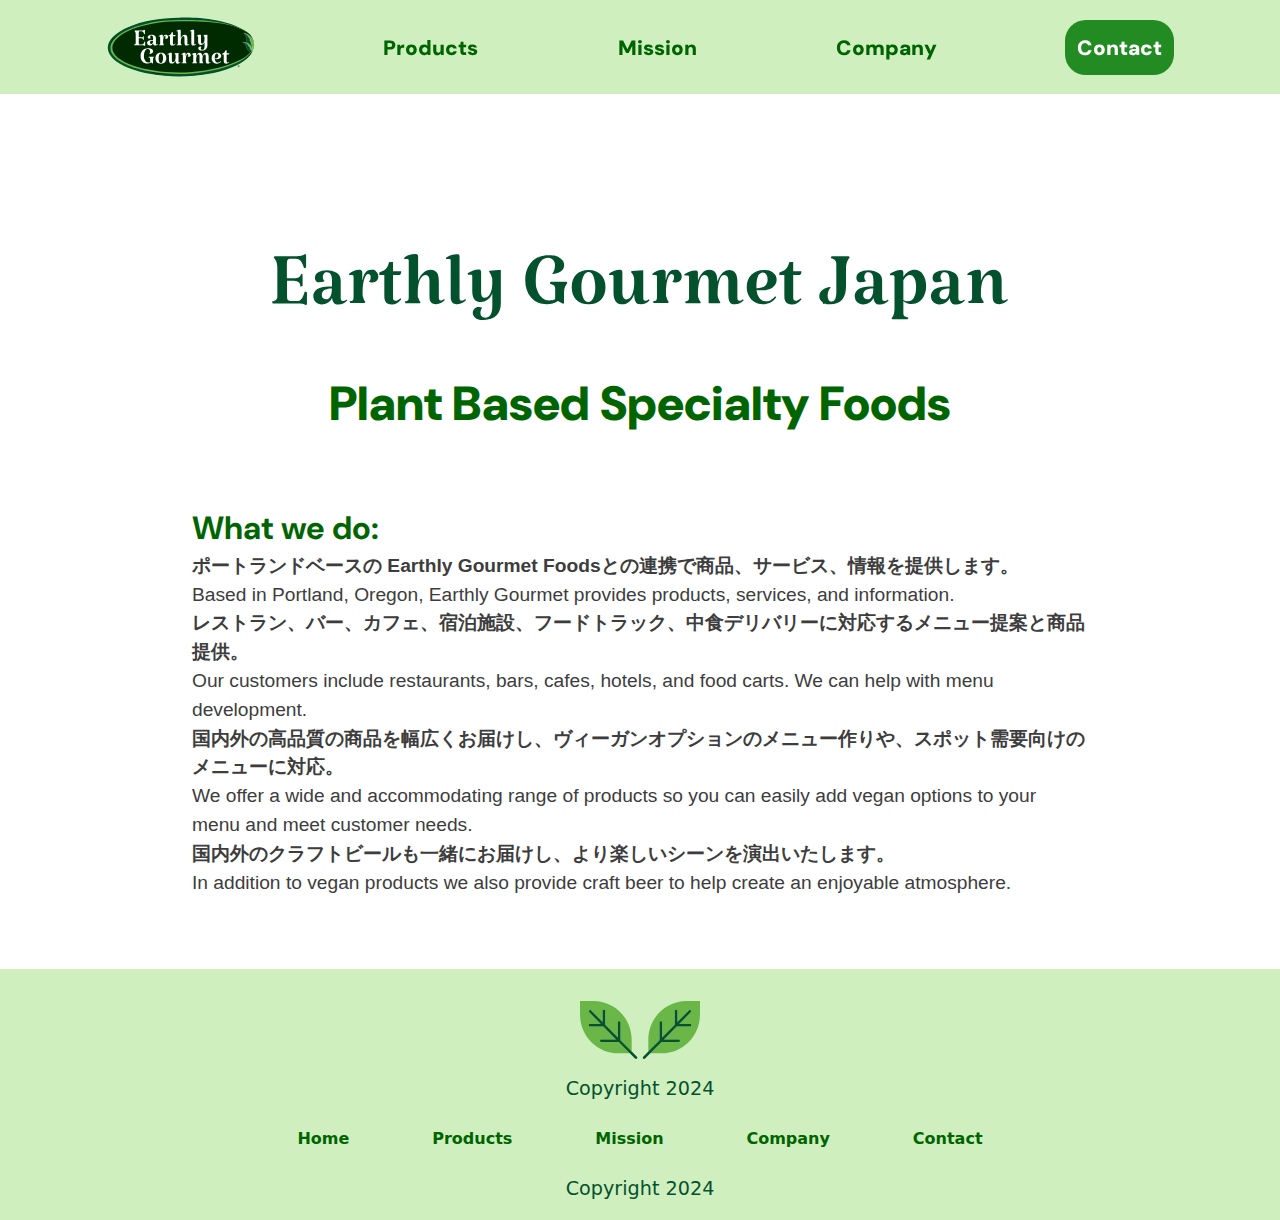
==== commit 0adc4d00: "Update index.html" ====
--- a/index.html
+++ b/index.html
@@ -44,8 +44,6 @@
 
 			<div class="content">
 				<h3>What we do:</h3>
-				<div class="content-grid">
-<<<<<<< HEAD
 					<p>
 						<span class="jp-text">ポートランドベースの Earthly Gourmet Foodsとの連携で商品、サービス、情報を提供します。</span>
 						<br>
@@ -68,62 +66,6 @@
 						<span>In addition to vegan products we also provide craft beer to
 							help create an enjoyable atmosphere.</span>
 					</p>
-				</div>
-				<p>
-					<span class="jp-text">ポートランドベースの Earthly Gourmet Foodsとの連携で商品、サービス、情報を提供します。</span>
-					<br>
-					<span>Based in Portland, Oregon, Earthly Gourmet provides products, services, and information.</span>
-				</p>
-				<p>
-					<span class="jp-text">レストラン、バー、カフェ、宿泊施設、フードトラック、中食デリバリーに対応するメニュー提案と商品提供。</span>
-					<br>
-					<span>Our customers include restaurants, bars, cafes, hotels, and food carts. We can help with menu development.</span>		
-				</p>
-				<p>	
-					<span class="jp-text">国内外の高品質の商品を幅広くお届けし、ヴィーガンオプションのメニュー作りや、スポット需要向けのメニューに対応。</span>
-					<br>
-					<span>We offer a wide and accommodating range of products so you can
-						easily add vegan options to your menu and meet customer needs.</span>
-				</p>
-				<p>
-					<span class="jp-text">国内外のクラフトビールも一緒にお届けし、より楽しいシーンを演出いたします。</span>
-					<br>
-					<span>In addition to vegan products we also provide craft beer to
-						help create an enjoyable atmosphere.</span>
-				</p>
-=======
-					<div class="content-box">
-						<p>
-							<span class="jp-text">ポートランドベースの Earthly Gourmet Foodsとの連携で商品、サービス、情報を提供します。</span>
-							<br>
-							<span>Based in Portland, Oregon, Earthly Gourmet provides products, services, and information.</span>
-						</p>
-					</div>
-					<div class="content-box">
-						<p>
-							<span class="jp-text">レストラン、バー、カフェ、宿泊施設、フードトラック、中食デリバリーに対応するメニュー提案と商品提供。</span>
-							<br>
-							<span>Our customers include restaurants, bars, cafes, hotels, and food carts. We can help with menu development.</span>		
-						</p>
-					</div>
-					<div class="content-box">
-						<p>	
-							<span class="jp-text">国内外の高品質の商品を幅広くお届けし、ヴィーガンオプションのメニュー作りや、スポット需要向けのメニューに対応。</span>
-							<br>
-							<span>We offer a wide and accommodating range of products so you can
-								easily add vegan options to your menu and meet customer needs.</span>
-						</p>
-					</div>
-					<div class="content-box">
-						<p>
-							<span class="jp-text">国内外のクラフトビールも一緒にお届けし、より楽しいシーンを演出いたします。</span>
-							<br>
-							<span>In addition to vegan products we also provide craft beer to
-								help create an enjoyable atmosphere.</span>
-						</p>
-					</div>
-				</div>
->>>>>>> main
 			</div>
 		</main>
 		
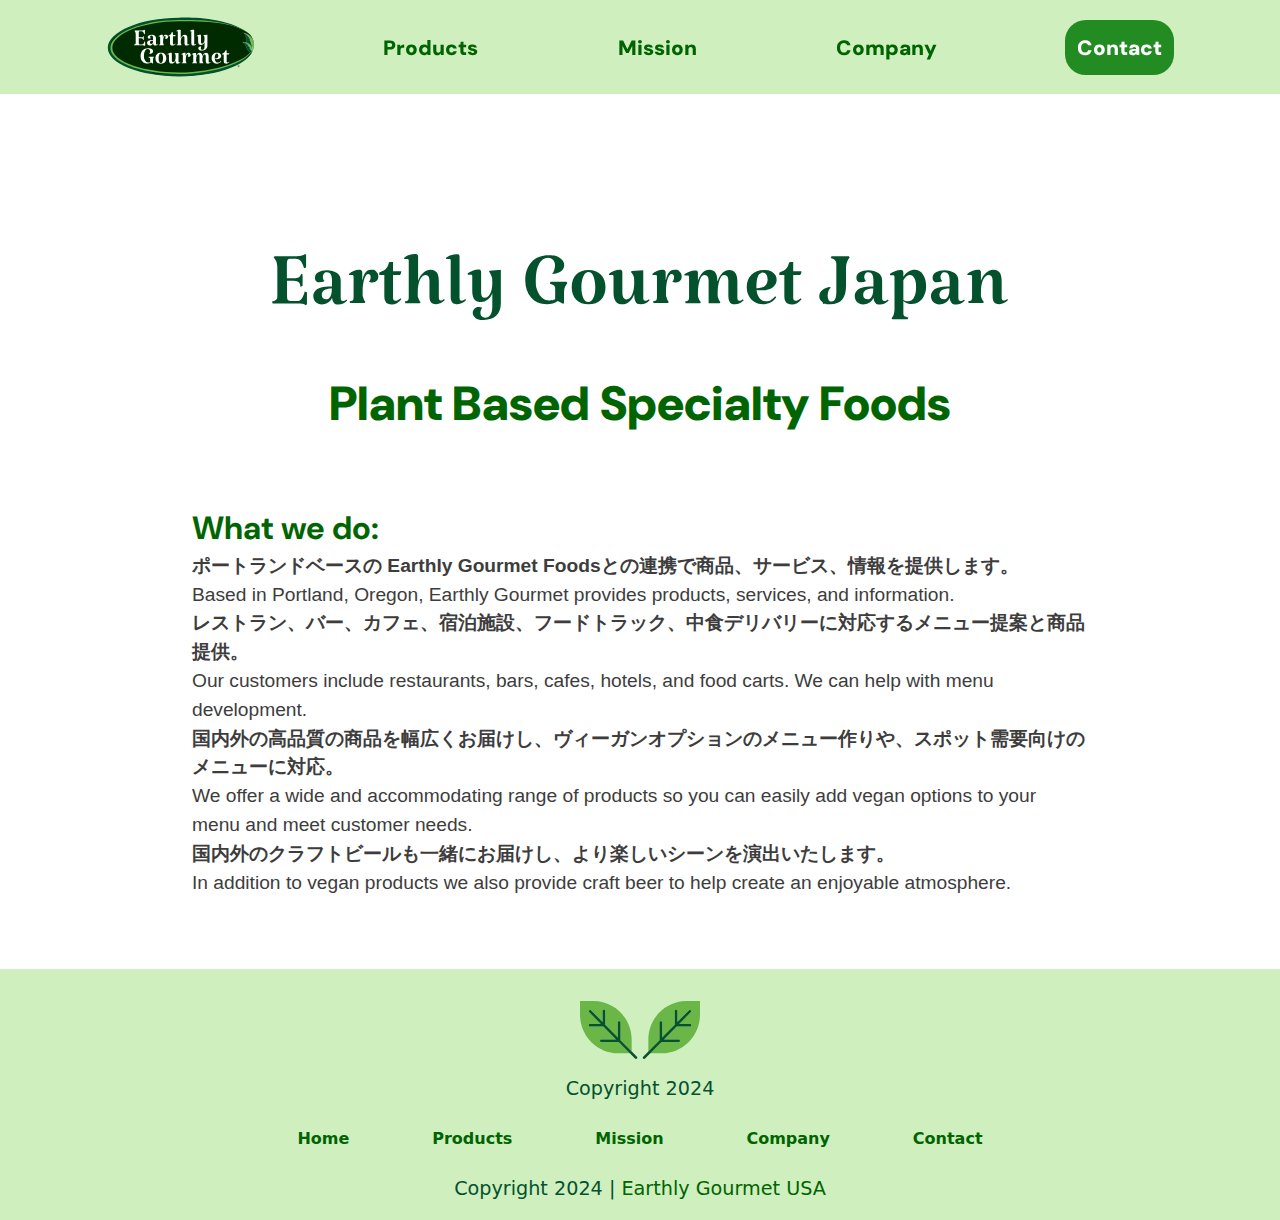
==== commit 8171d7f6: "Updates" ====
--- a/index.html
+++ b/index.html
@@ -44,28 +44,28 @@
 
 			<div class="content">
 				<h3>What we do:</h3>
-					<p>
-						<span class="jp-text">ポートランドベースの Earthly Gourmet Foodsとの連携で商品、サービス、情報を提供します。</span>
-						<br>
-						<span>Based in Portland, Oregon, Earthly Gourmet provides products, services, and information.</span>
-					</p>
-					<p>
-						<span class="jp-text">レストラン、バー、カフェ、宿泊施設、フードトラック、中食デリバリーに対応するメニュー提案と商品提供。</span>
-						<br>
-						<span>Our customers include restaurants, bars, cafes, hotels, and food carts. We can help with menu development.</span>		
-					</p>
-					<p>	
-						<span class="jp-text">国内外の高品質の商品を幅広くお届けし、ヴィーガンオプションのメニュー作りや、スポット需要向けのメニューに対応。</span>
-						<br>
-						<span>We offer a wide and accommodating range of products so you can
-							easily add vegan options to your menu and meet customer needs.</span>
-					</p>
-					<p>
-						<span class="jp-text">国内外のクラフトビールも一緒にお届けし、より楽しいシーンを演出いたします。</span>
-						<br>
-						<span>In addition to vegan products we also provide craft beer to
-							help create an enjoyable atmosphere.</span>
-					</p>
+				<p>
+					<span class="jp-text">ポートランドベースの Earthly Gourmet Foodsとの連携で商品、サービス、情報を提供します。</span>
+					<br>
+					<span>Based in Portland, Oregon, Earthly Gourmet provides products, services, and information.</span>
+				</p>
+				<p>
+					<span class="jp-text">レストラン、バー、カフェ、宿泊施設、フードトラック、中食デリバリーに対応するメニュー提案と商品提供。</span>
+					<br>
+					<span>Our customers include restaurants, bars, cafes, hotels, and food carts. We can help with menu development.</span>		
+				</p>
+				<p>	
+					<span class="jp-text">国内外の高品質の商品を幅広くお届けし、ヴィーガンオプションのメニュー作りや、スポット需要向けのメニューに対応。</span>
+					<br>
+					<span>We offer a wide and accommodating range of products so you can
+						easily add vegan options to your menu and meet customer needs.</span>
+				</p>
+				<p>
+					<span class="jp-text">国内外のクラフトビールも一緒にお届けし、より楽しいシーンを演出いたします。</span>
+					<br>
+					<span>In addition to vegan products we also provide craft beer to
+						help create an enjoyable atmosphere.</span>
+				</p>
 			</div>
 		</main>
 		
@@ -93,7 +93,7 @@
 					</li>
 				</ul>
 			</div>
-			<p>Copyright 2024</p>
+			<p>Copyright 2024 | <a href="https://www.earthlygourmet.com" id="eg-usa">Earthly Gourmet USA</a></p>
 		</footer>
 		
 	</body>
--- a/style.css
+++ b/style.css
@@ -378,4 +378,13 @@
 	background: forestgreen;
 	color: white;
 	scale: 1.1;
+}
+
+#eg-usa {
+	text-decoration: none;
+	color: darkgreen;
+}
+
+#eg-usa:hover {
+	text-decoration: underline;
 }